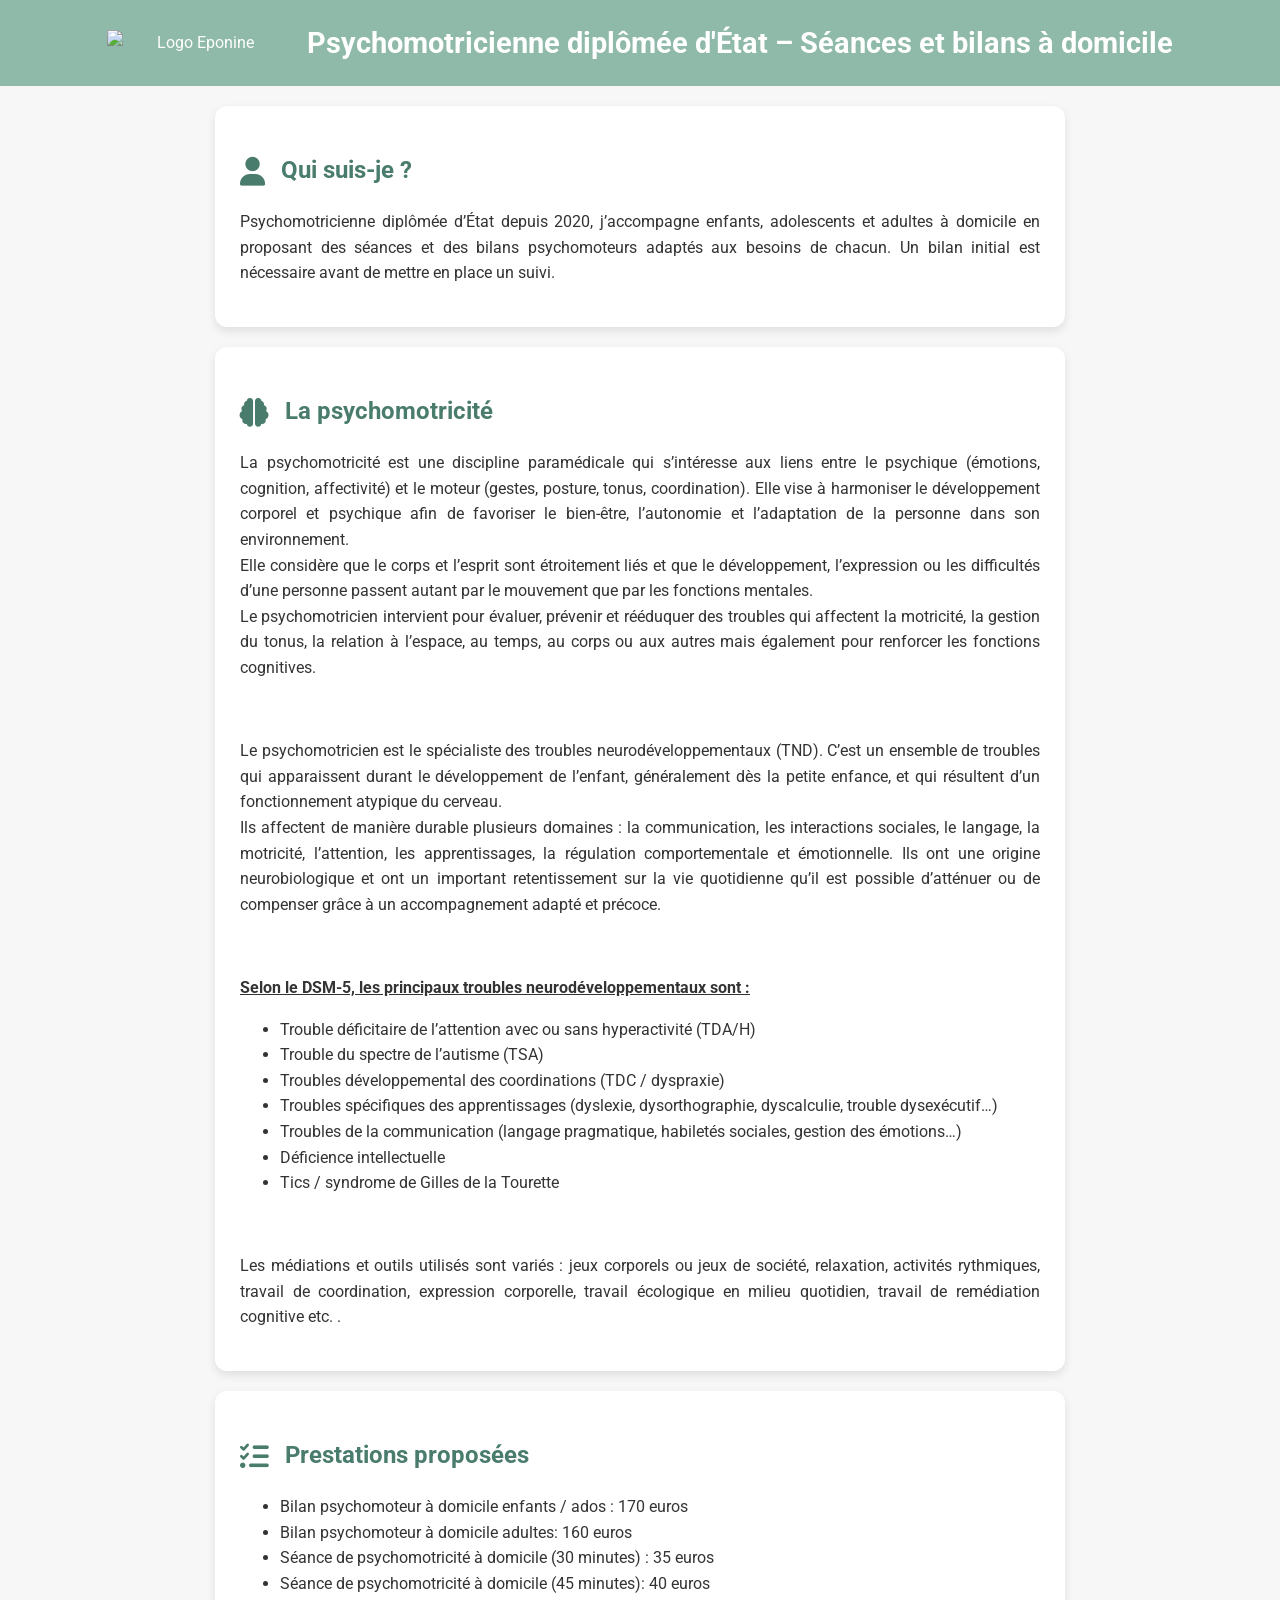
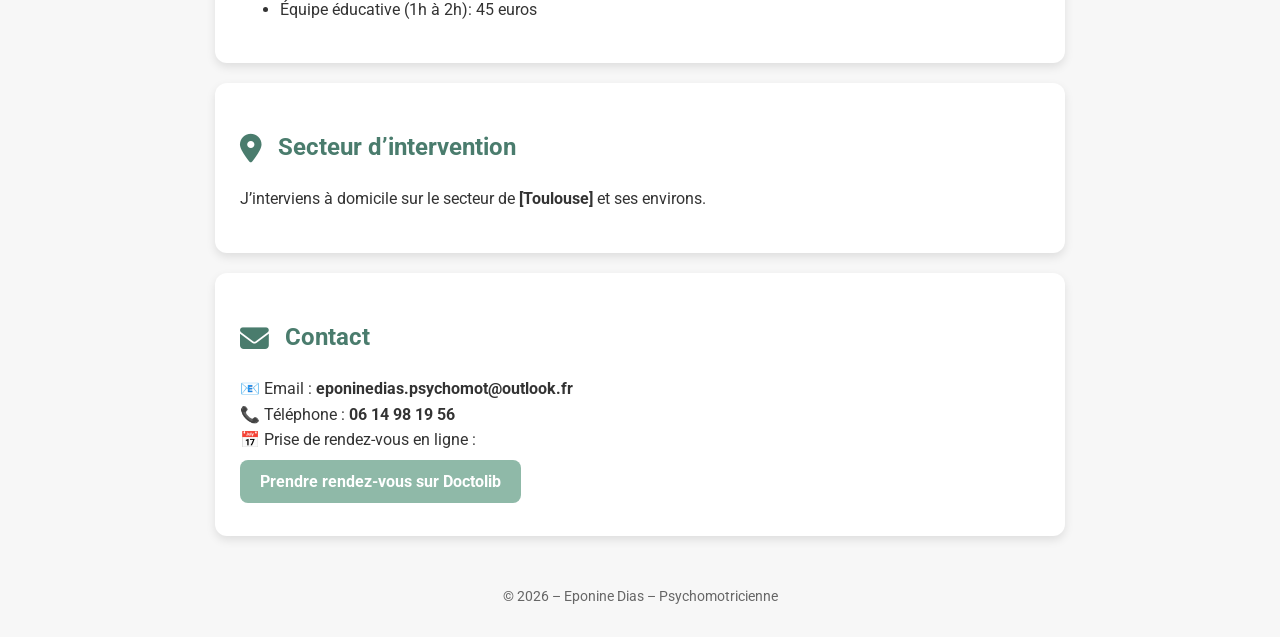
==== index.html @ be39a4d6 "Update index.html" ====
<!DOCTYPE html>
<html lang="fr">
<head>
  <meta charset="UTF-8">
  <title>Eponine Dias – Psychomotricienne à domicile</title>
  <link rel="stylesheet" href="style.css">
  <link href="https://fonts.googleapis.com/css2?family=Roboto:wght@400;700&display=swap" rel="stylesheet">
  <link rel="stylesheet" href="https://cdnjs.cloudflare.com/ajax/libs/font-awesome/6.4.2/css/all.min.css">


</head>

<body>

  <header>
    <img src="logo.png" alt="Logo Eponine" class="logo">
  <div class="header-text">
    <h1>Psychomotricienne diplômée d'État – Séances et bilans à domicile</h1>
  <div>
  </header>

  <section>
    <h2><i class="fas fa-user"></i> Qui suis-je ?</h2>
    <p class="texte-justifie">
      Psychomotricienne diplômée d’État depuis 2020,
      j’accompagne enfants, adolescents et adultes à domicile
      en proposant des séances et des bilans psychomoteurs adaptés aux besoins de chacun.
      Un bilan initial est nécessaire avant de mettre en place un suivi.
    </p>
  </section>
  <section>
    <h2><i class="fas fa-brain"></i> La psychomotricité</h2>
    <p class="texte-justifie">
      La psychomotricité est une discipline paramédicale qui s’intéresse aux liens entre le psychique (émotions, cognition, affectivité) et le moteur (gestes, posture, tonus, coordination).
      Elle vise à harmoniser le développement corporel et psychique afin de favoriser le bien-être, l’autonomie et l’adaptation de la personne dans son environnement.<br>
      Elle considère que le corps et l’esprit sont étroitement liés et que le développement, l’expression ou les difficultés d’une personne passent autant par le mouvement que par les fonctions mentales.<br>
      Le psychomotricien intervient pour évaluer, prévenir et rééduquer des troubles qui affectent la motricité, la gestion du tonus, la relation à l’espace, au temps, au corps ou aux autres mais également pour renforcer les fonctions cognitives.<br>
    </p>
      
<br>
 <p class="texte-justifie">
Le psychomotricien est le spécialiste des troubles neurodéveloppementaux (TND).
C’est un ensemble de troubles qui apparaissent durant le développement de l’enfant, généralement dès la petite enfance, et qui résultent d’un fonctionnement atypique du cerveau.<br>
Ils affectent de manière durable plusieurs domaines : la communication, les interactions sociales, le langage, la motricité, l’attention, les apprentissages, la régulation comportementale et émotionnelle.
Ils ont une origine neurobiologique et ont un important retentissement sur la vie quotidienne qu’il est possible d’atténuer ou de compenser grâce à un accompagnement adapté et précoce.<br>
</p>
<br>
 <p class="texte-justifie">
<strong><u>Selon le DSM-5, les principaux troubles neurodéveloppementaux sont :</strong></u><br>
<ul>
    <li>Trouble déficitaire de l’attention avec ou sans hyperactivité (TDA/H)</li>
    <li>Trouble du spectre de l’autisme (TSA)</li>
    <li>Troubles développemental des coordinations (TDC / dyspraxie)</li>
    <li>Troubles spécifiques des apprentissages (dyslexie, dysorthographie, dyscalculie, trouble dysexécutif…)</li>
    <li>Troubles de la communication (langage pragmatique, habiletés sociales, gestion des émotions…)</li>
    <li>Déficience intellectuelle</li>
    <li>Tics / syndrome de Gilles de la Tourette</li>
</ul>
 </p>
   <br>
 <p class="texte-justifie">
Les médiations et outils utilisés sont variés : jeux corporels ou jeux de société, relaxation, activités rythmiques, travail de coordination, expression corporelle, travail écologique en milieu quotidien, travail de remédiation cognitive etc.
.
    </p>
  </section>
  <section>
    <h2><i class="fas fa-list-check"></i> Prestations proposées</h2>
    <ul>
      <li>Bilan psychomoteur à domicile enfants / ados : 170 euros</li>
      <li>Bilan psychomoteur à domicile adultes: 160 euros</li>
      <li>Séance de psychomotricité à domicile (30 minutes) : 35 euros</li>
      <li>Séance de psychomotricité à domicile (45 minutes): 40 euros</li>
      <li>Équipe éducative (1h à 2h): 45 euros</li>
    </ul>
  </section>
  <section>
    <h2><i class="fas fa-map-marker-alt"></i> Secteur d’intervention</h2>
    <p>
      J’interviens à domicile sur le secteur de <strong>[Toulouse]</strong> et ses environs.
    </p>
  </section>
  <section>
    <h2><i class="fas fa-envelope"></i> Contact</h2>
    <p>
      📧 Email : <strong>eponinedias.psychomot@outlook.fr</strong><br>
      📞 Téléphone : <strong>06 14 98 19 56</strong><br>
      📅 Prise de rendez-vous en ligne :<br>
    <p>
  <a href="https://www.doctolib.fr/psychomotricien/toulouse/eponine-dias-toulouse" class="btn">Prendre rendez-vous sur Doctolib</a>
</p>

      
    </p>
  </section>

  <footer>
    <p>© 2026 – Eponine Dias – Psychomotricienne</p>
  </footer>

</body>
</html>
---- style.css ----
body {
  font-family: Arial, sans-serif;
  background-color: #f7f7f7;
  color: #333;
  margin: 0;
  line-height: 1.6;
}

header {
  background-color: #8fb9a8;
  color: white;
  text-align: center;
  padding: 30px 15px;
}

section {
  background: white;
  margin: 20px auto;
  padding: 20px;
  max-width: 800px;
  border-radius: 8px;
}

h2 {
  color: #4a7c6d;
}

footer {
  text-align: center;
  padding: 15px;
  font-size: 0.9em;
  color: #666;
}
.texte-justifie {
  text-align: justify;
}

.btn {
  background-color: #8fb9a8;
  color: white;
  padding: 12px 20px;
  border-radius: 8px;
  text-decoration: none;
  font-weight: bold;
  transition: background-color 0.3s ease, transform 0.3s ease;
}

.btn:hover {
  background-color: #6c9c88;
  transform: scale(1.05);
}
body {
  font-family: 'Roboto', Arial, sans-serif;
}
section {
  transition: transform 0.3s ease, box-shadow 0.3s ease;
}

section:hover {
  transform: translateY(-5px);
  box-shadow: 0 8px 15px rgba(0,0,0,0.15);
}
section {
  background: white;
  margin: 20px auto;
  padding: 25px;
  max-width: 800px;
  border-radius: 12px;
  box-shadow: 0 4px 10px rgba(0,0,0,0.1);
}
a {
  color: #4a7c6d;
  text-decoration: none;
  font-weight: bold;
  transition: color 0.3s ease;
}

a:hover {
  color: #6c9c88;
  text-decoration: underline;
}
h2 i {
  color: #4a7c6d;  /* couleur pro verte */
  margin-right: 10px; /* espace entre l’icône et le texte */
  font-size: 1.2em;  /* légèrement plus grand que le texte */
  vertical-align: middle; /* aligne l’icône avec le texte */
}
header {
  background-color: #8fb9a8;
  color: white;
  text-align: center;
  padding: 30px 15px;
  position: relative;
}

header {
  display: flex;
  align-items: center;
  justify-content: center;
  gap: 15px;
  background-color: #8fb9a8;
  color: white;
  padding: 20px;
}

header .logo {
  width: 300px;
  height: auto;
}
@media (max-width: 600px) {
  header .logo {
    width: 120px;  /* plus petit sur mobile */
  }
}
/* Header principal */
header {
  display: flex;               /* aligne logo et texte sur la même ligne */
  align-items: center;         /* centre verticalement le texte par rapport au logo */
  gap: 20px;                   /* espace entre logo et texte */
  background-color: #8fb9a8;   /* vert doux */
  color: white;
  padding: 20px 30px;
}

/* Logo */
header .logo {
  width: 180px;   /* largeur du logo, adapte à ton goût */
  height: auto;
}

/* Texte */
header .header-text h1 {
  margin: 0;
  font-size: 1.8em;
}

header .header-text p {
  margin: 5px 0 0 0;
  font-size: 1.1em;
}

/* Responsive : mobile */
@media (max-width: 600px) {
  header {
    flex-direction: column;    /* logo au-dessus du texte sur petits écrans */
    text-align: center;
  }

  header .logo {
    width: 140px;              /* logo plus petit sur mobile */
    margin-bottom: 10px;
  }

  header .header-text h1 {
    font-size: 1.5em;
  }

  header .header-text p {
    font-size: 1em;
  }
}
header .logo:hover {
  transform: scale(1.05);
  transition: transform 0.3s ease;
}
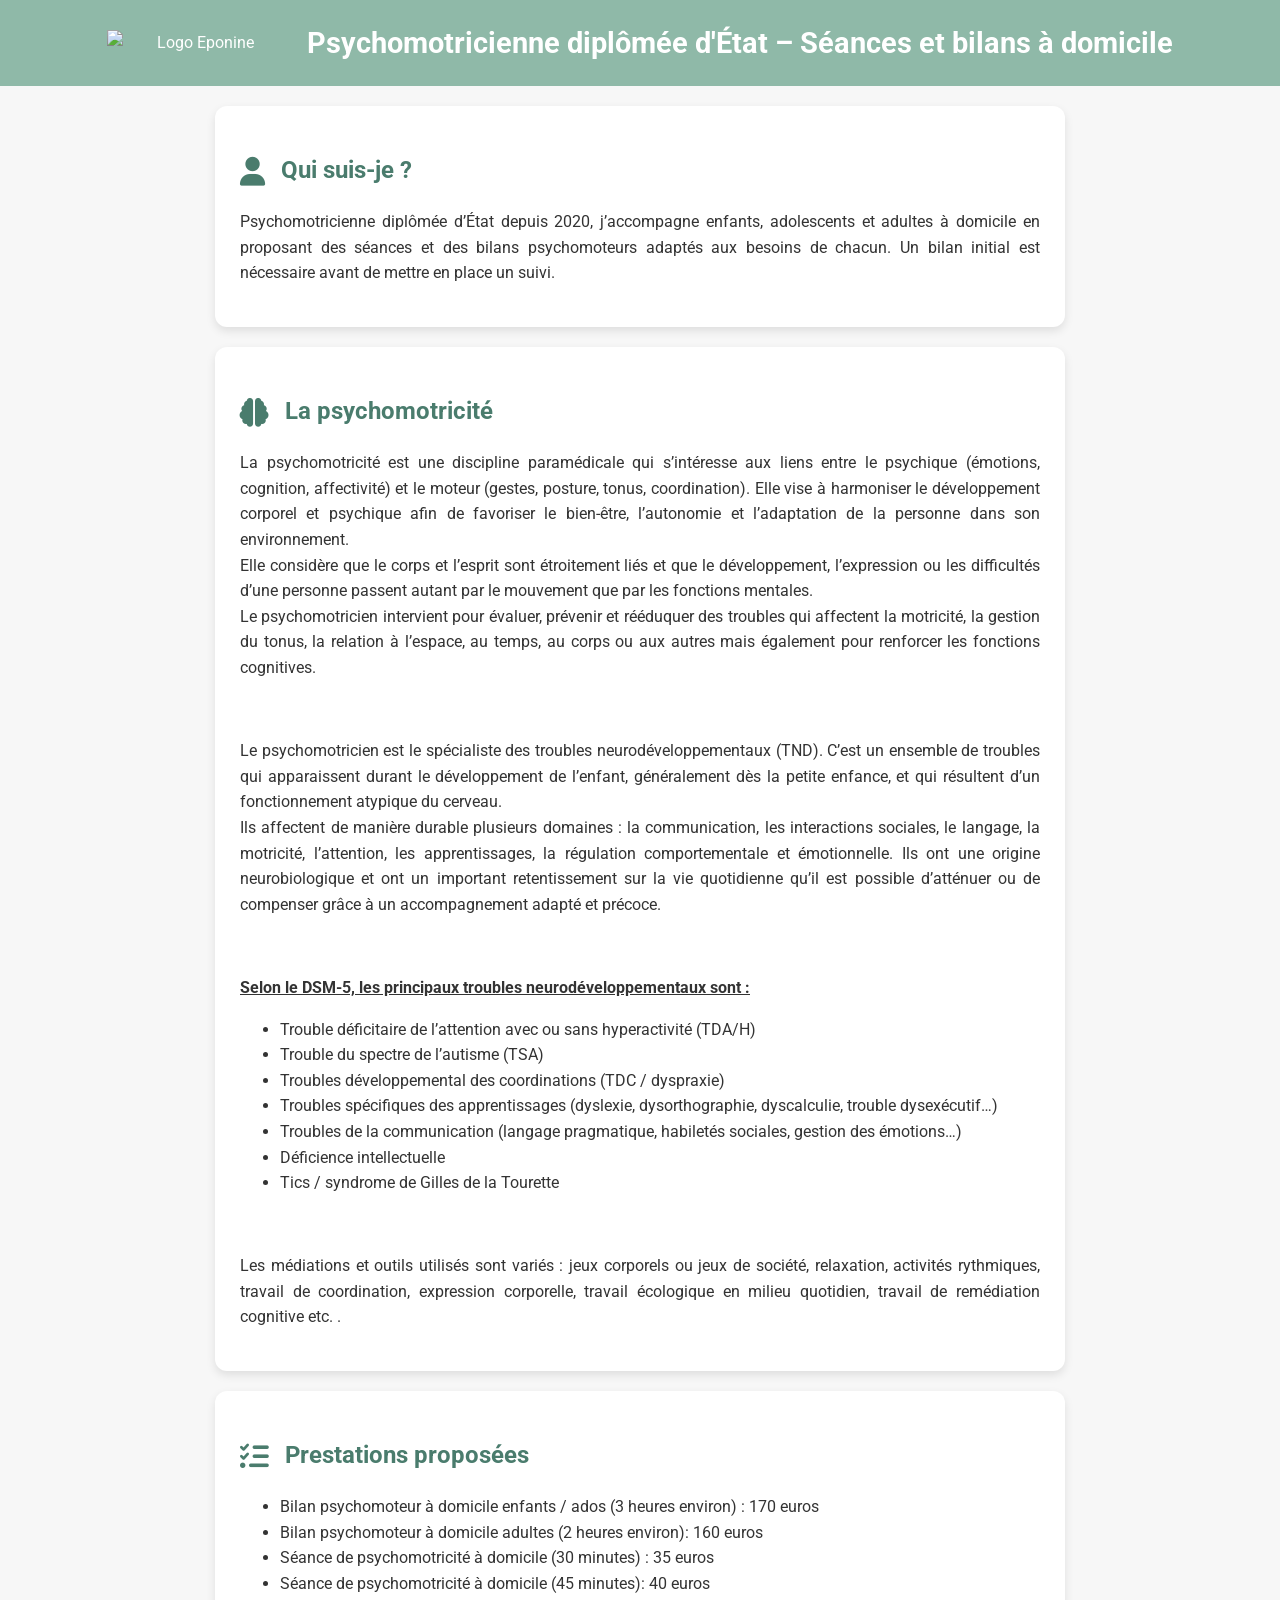
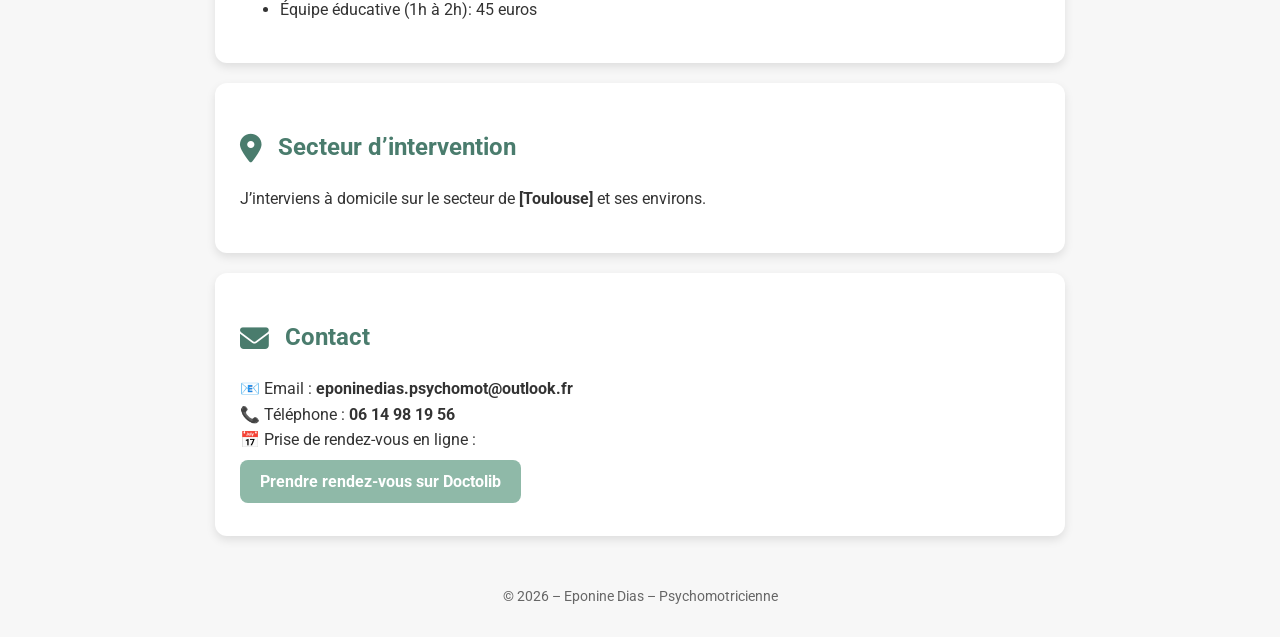
==== commit 6c518616: "Update index.html" ====
--- a/index.html
+++ b/index.html
@@ -66,8 +66,8 @@
   <section>
     <h2><i class="fas fa-list-check"></i> Prestations proposées</h2>
     <ul>
-      <li>Bilan psychomoteur à domicile enfants / ados : 170 euros</li>
-      <li>Bilan psychomoteur à domicile adultes: 160 euros</li>
+      <li>Bilan psychomoteur à domicile enfants / ados (3 heures environ) : 170 euros</li>
+      <li>Bilan psychomoteur à domicile adultes (2 heures environ): 160 euros</li>
       <li>Séance de psychomotricité à domicile (30 minutes) : 35 euros</li>
       <li>Séance de psychomotricité à domicile (45 minutes): 40 euros</li>
       <li>Équipe éducative (1h à 2h): 45 euros</li>
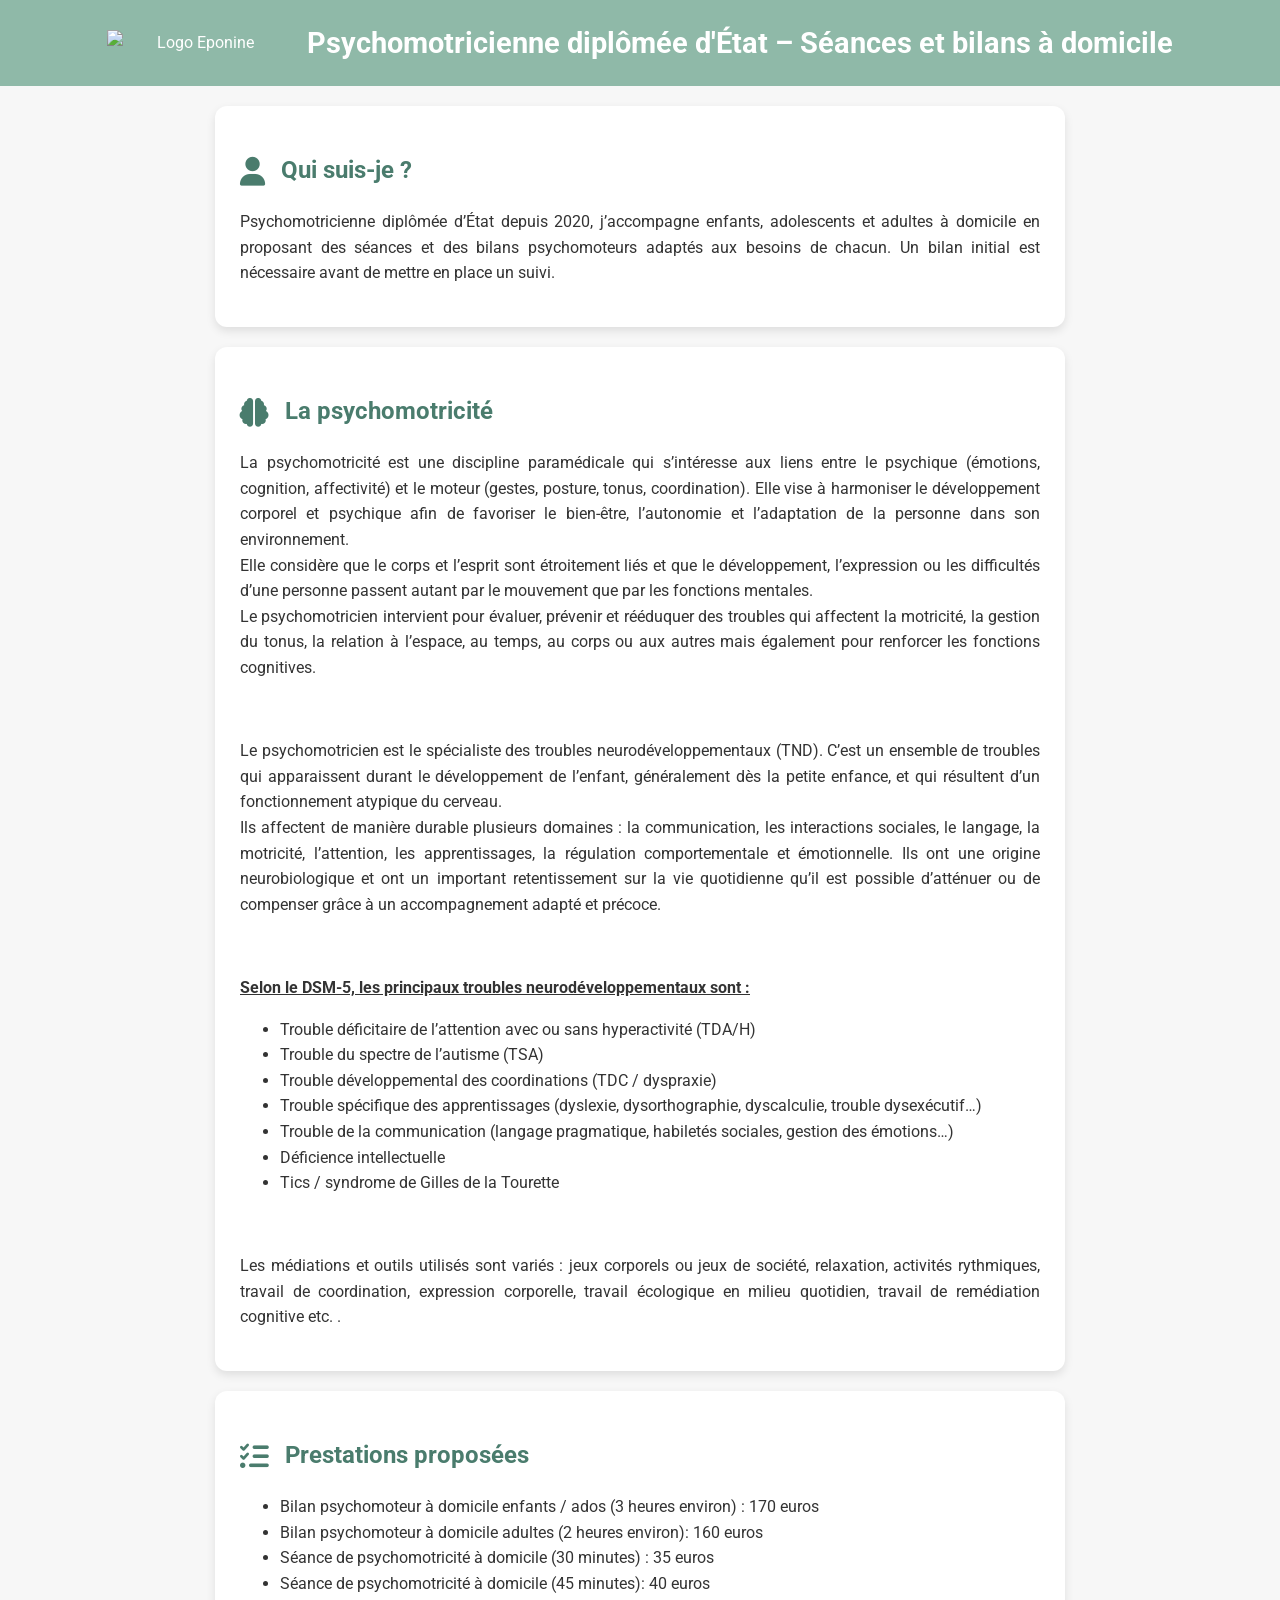
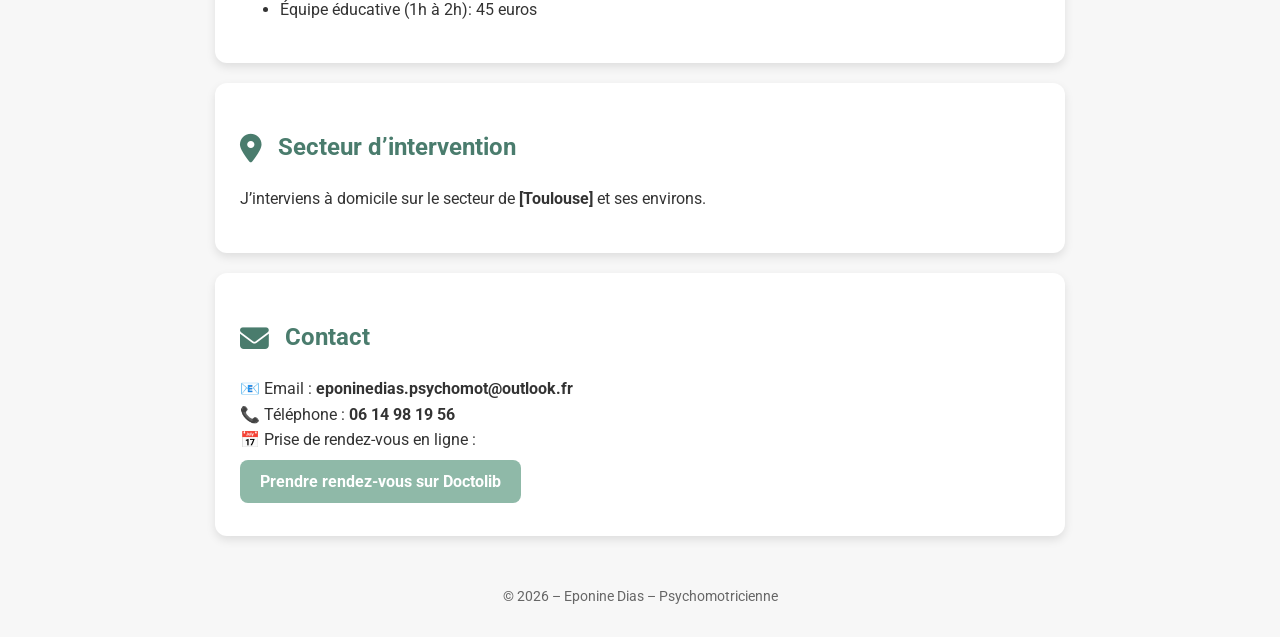
==== commit d97b0170: "Update index.html" ====
--- a/index.html
+++ b/index.html
@@ -50,9 +50,9 @@
 <ul>
     <li>Trouble déficitaire de l’attention avec ou sans hyperactivité (TDA/H)</li>
     <li>Trouble du spectre de l’autisme (TSA)</li>
-    <li>Troubles développemental des coordinations (TDC / dyspraxie)</li>
-    <li>Troubles spécifiques des apprentissages (dyslexie, dysorthographie, dyscalculie, trouble dysexécutif…)</li>
-    <li>Troubles de la communication (langage pragmatique, habiletés sociales, gestion des émotions…)</li>
+    <li>Trouble développemental des coordinations (TDC / dyspraxie)</li>
+    <li>Trouble spécifique des apprentissages (dyslexie, dysorthographie, dyscalculie, trouble dysexécutif…)</li>
+    <li>Trouble de la communication (langage pragmatique, habiletés sociales, gestion des émotions…)</li>
     <li>Déficience intellectuelle</li>
     <li>Tics / syndrome de Gilles de la Tourette</li>
 </ul>
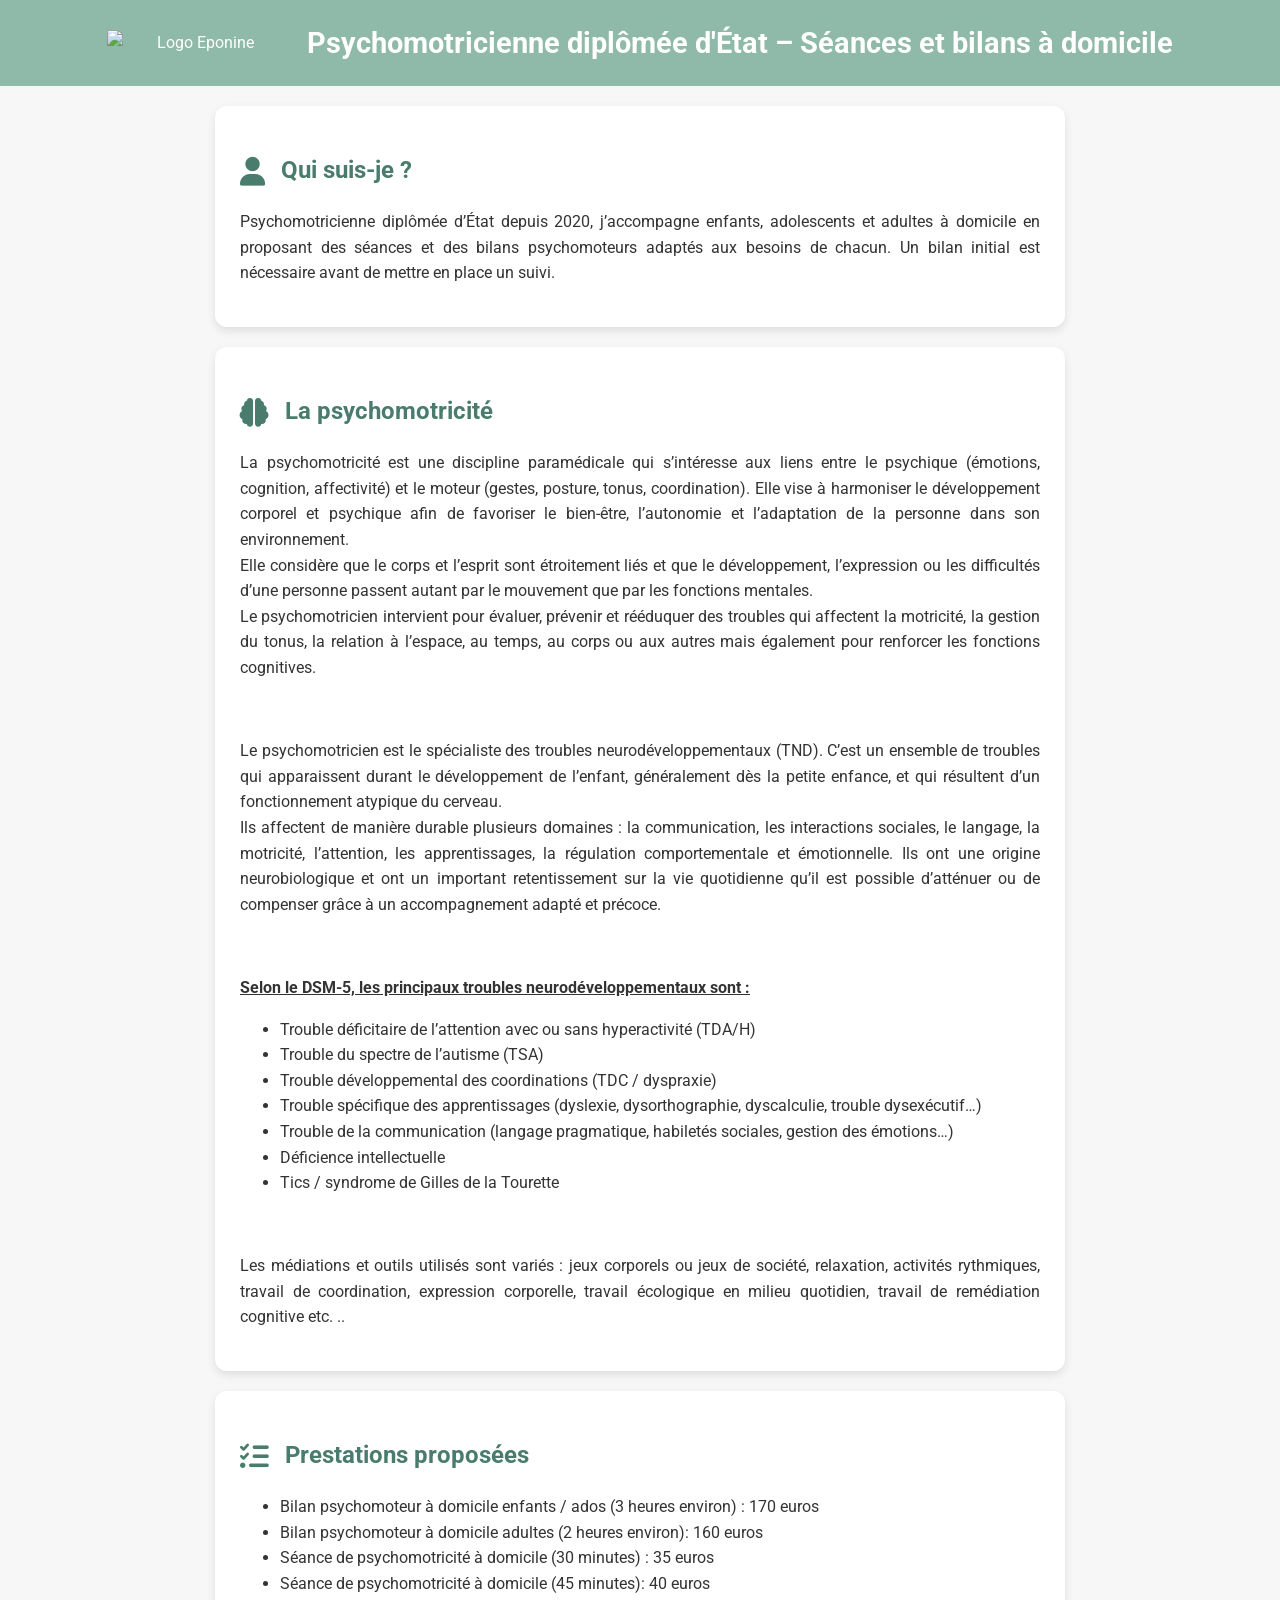
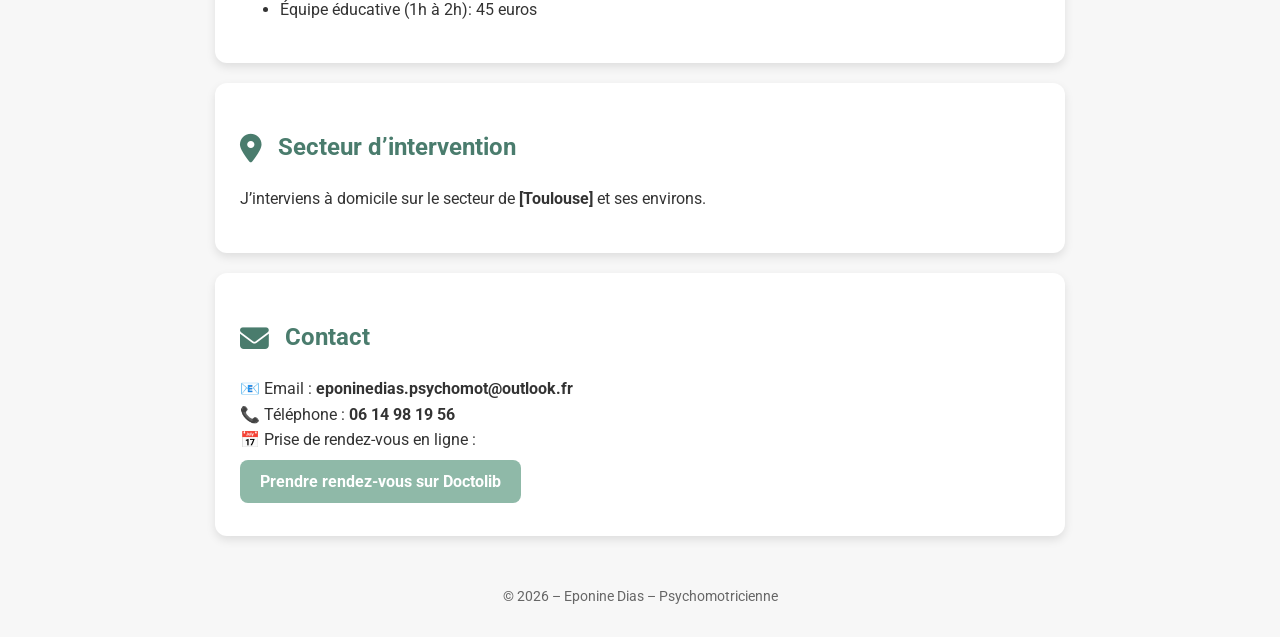
==== commit 643d6aa5: "Update index.html" ====
--- a/index.html
+++ b/index.html
@@ -60,7 +60,7 @@
    <br>
  <p class="texte-justifie">
 Les médiations et outils utilisés sont variés : jeux corporels ou jeux de société, relaxation, activités rythmiques, travail de coordination, expression corporelle, travail écologique en milieu quotidien, travail de remédiation cognitive etc.
-.
+..
     </p>
   </section>
   <section>
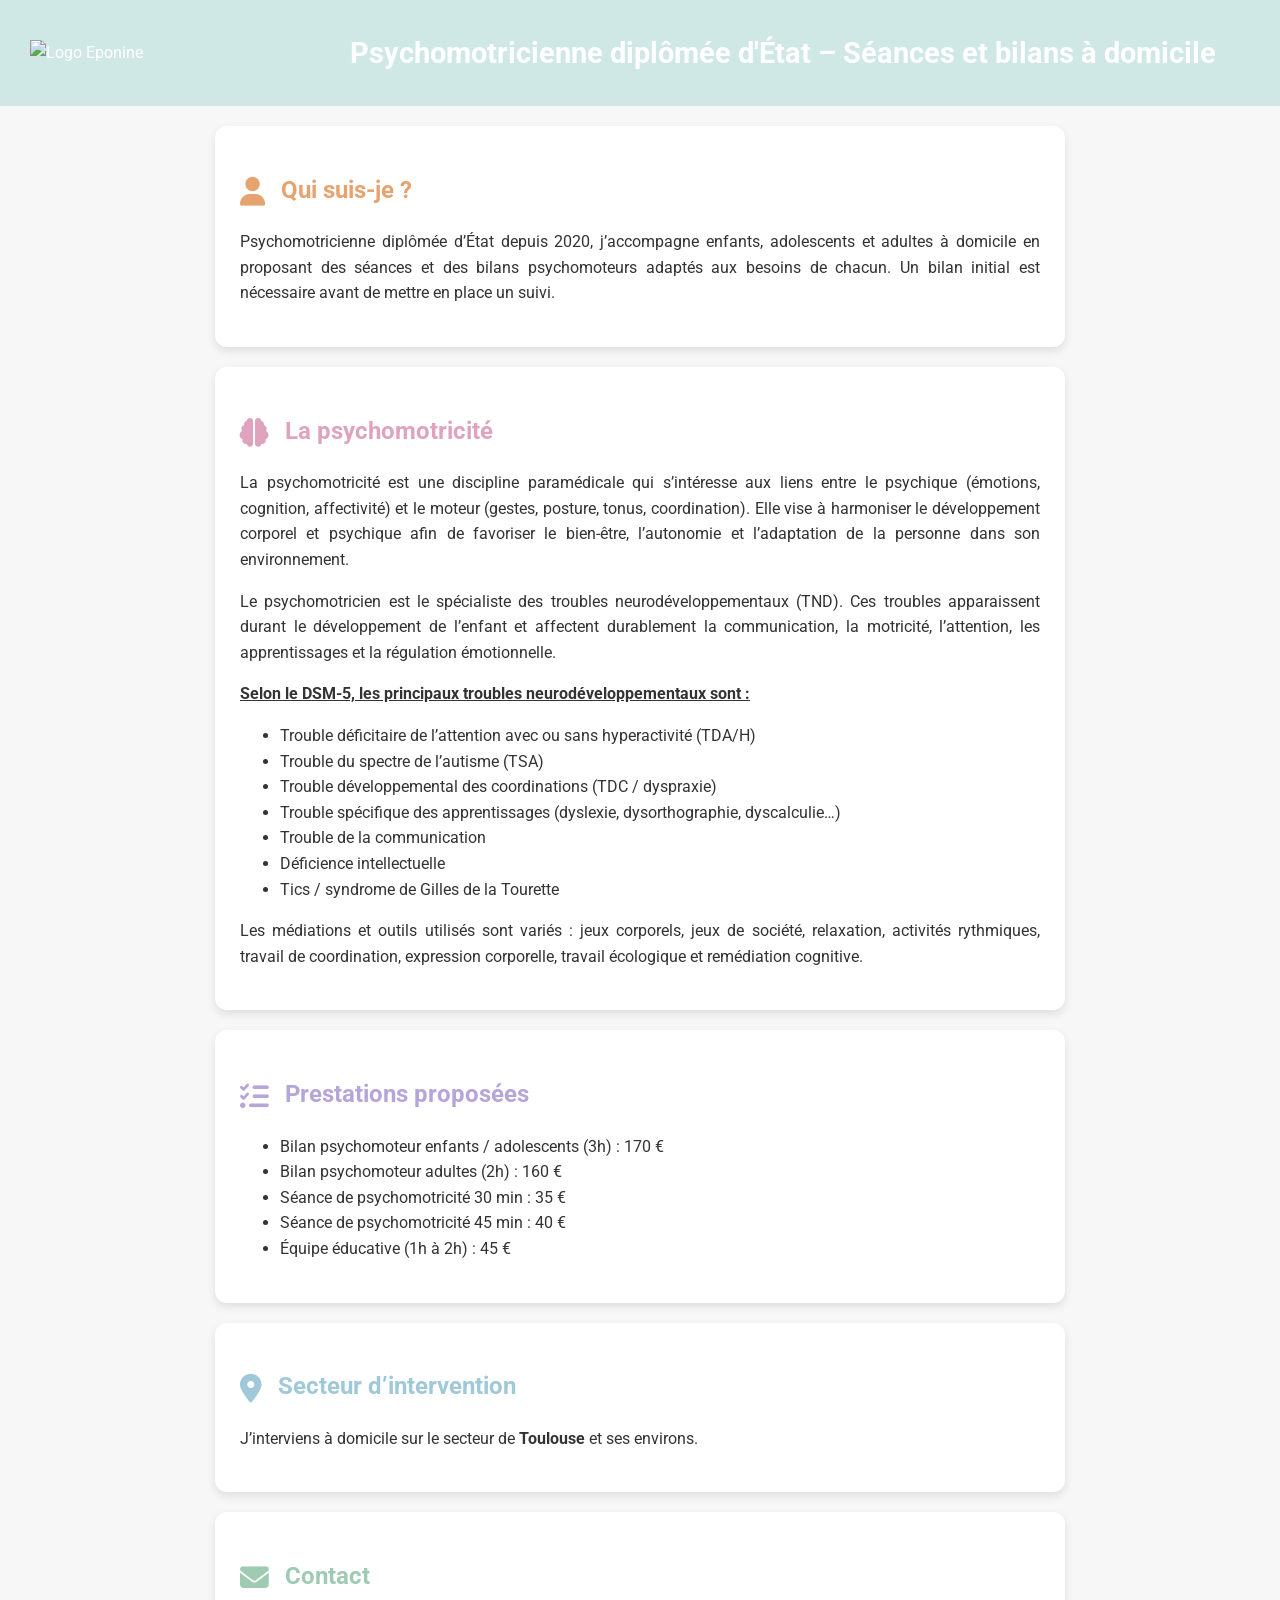
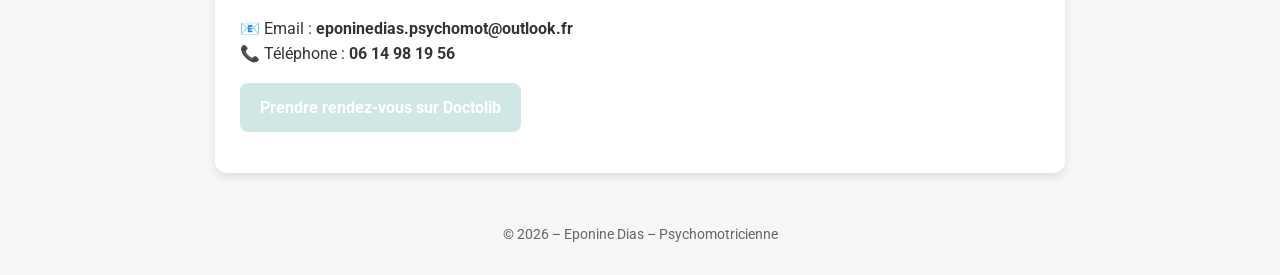
==== commit e4b5c058: "Update index.html" ====
--- a/index.html
+++ b/index.html
@@ -3,24 +3,33 @@
 <head>
   <meta charset="UTF-8">
   <title>Eponine Dias – Psychomotricienne à domicile</title>
+
+  <!-- CSS -->
   <link rel="stylesheet" href="style.css">
+
+  <!-- Google Font -->
   <link href="https://fonts.googleapis.com/css2?family=Roboto:wght@400;700&display=swap" rel="stylesheet">
+
+  <!-- Font Awesome -->
   <link rel="stylesheet" href="https://cdnjs.cloudflare.com/ajax/libs/font-awesome/6.4.2/css/all.min.css">
-
-
 </head>
 
 <body>
 
+  <!-- HEADER -->
   <header>
     <img src="logo.png" alt="Logo Eponine" class="logo">
-  <div class="header-text">
-    <h1>Psychomotricienne diplômée d'État – Séances et bilans à domicile</h1>
-  <div>
+
+    <div class="header-text">
+      <h1 class="titre-degrade">
+  Psychomotricienne diplômée d'État – Séances et bilans à domicile
+</h1>
+    </div>
   </header>
 
+  <!-- QUI SUIS-JE -->
   <section>
-    <h2><i class="fas fa-user"></i> Qui suis-je ?</h2>
+    <h2 class="qui"><i class="fas fa-user"></i> Qui suis-je ?</h2>
     <p class="texte-justifie">
       Psychomotricienne diplômée d’État depuis 2020,
       j’accompagne enfants, adolescents et adultes à domicile
@@ -28,74 +37,88 @@
       Un bilan initial est nécessaire avant de mettre en place un suivi.
     </p>
   </section>
+
+  <!-- LA PSYCHOMOTRICITÉ -->
   <section>
-    <h2><i class="fas fa-brain"></i> La psychomotricité</h2>
+    <h2 class="psy"><i class="fas fa-brain"></i> La psychomotricité</h2>
+
     <p class="texte-justifie">
-      La psychomotricité est une discipline paramédicale qui s’intéresse aux liens entre le psychique (émotions, cognition, affectivité) et le moteur (gestes, posture, tonus, coordination).
-      Elle vise à harmoniser le développement corporel et psychique afin de favoriser le bien-être, l’autonomie et l’adaptation de la personne dans son environnement.<br>
-      Elle considère que le corps et l’esprit sont étroitement liés et que le développement, l’expression ou les difficultés d’une personne passent autant par le mouvement que par les fonctions mentales.<br>
-      Le psychomotricien intervient pour évaluer, prévenir et rééduquer des troubles qui affectent la motricité, la gestion du tonus, la relation à l’espace, au temps, au corps ou aux autres mais également pour renforcer les fonctions cognitives.<br>
+      La psychomotricité est une discipline paramédicale qui s’intéresse aux liens entre le psychique
+      (émotions, cognition, affectivité) et le moteur (gestes, posture, tonus, coordination).
+      Elle vise à harmoniser le développement corporel et psychique afin de favoriser le bien-être,
+      l’autonomie et l’adaptation de la personne dans son environnement.
     </p>
-      
-<br>
- <p class="texte-justifie">
-Le psychomotricien est le spécialiste des troubles neurodéveloppementaux (TND).
-C’est un ensemble de troubles qui apparaissent durant le développement de l’enfant, généralement dès la petite enfance, et qui résultent d’un fonctionnement atypique du cerveau.<br>
-Ils affectent de manière durable plusieurs domaines : la communication, les interactions sociales, le langage, la motricité, l’attention, les apprentissages, la régulation comportementale et émotionnelle.
-Ils ont une origine neurobiologique et ont un important retentissement sur la vie quotidienne qu’il est possible d’atténuer ou de compenser grâce à un accompagnement adapté et précoce.<br>
-</p>
-<br>
- <p class="texte-justifie">
-<strong><u>Selon le DSM-5, les principaux troubles neurodéveloppementaux sont :</strong></u><br>
-<ul>
-    <li>Trouble déficitaire de l’attention avec ou sans hyperactivité (TDA/H)</li>
-    <li>Trouble du spectre de l’autisme (TSA)</li>
-    <li>Trouble développemental des coordinations (TDC / dyspraxie)</li>
-    <li>Trouble spécifique des apprentissages (dyslexie, dysorthographie, dyscalculie, trouble dysexécutif…)</li>
-    <li>Trouble de la communication (langage pragmatique, habiletés sociales, gestion des émotions…)</li>
-    <li>Déficience intellectuelle</li>
-    <li>Tics / syndrome de Gilles de la Tourette</li>
-</ul>
- </p>
-   <br>
- <p class="texte-justifie">
-Les médiations et outils utilisés sont variés : jeux corporels ou jeux de société, relaxation, activités rythmiques, travail de coordination, expression corporelle, travail écologique en milieu quotidien, travail de remédiation cognitive etc.
-..
+
+    <p class="texte-justifie">
+      Le psychomotricien est le spécialiste des troubles neurodéveloppementaux (TND).
+      Ces troubles apparaissent durant le développement de l’enfant et affectent durablement
+      la communication, la motricité, l’attention, les apprentissages et la régulation émotionnelle.
     </p>
-  </section>
-  <section>
-    <h2><i class="fas fa-list-check"></i> Prestations proposées</h2>
+
+    <p class="texte-justifie">
+      <strong><u>Selon le DSM-5, les principaux troubles neurodéveloppementaux sont :</u></strong>
+    </p>
+
     <ul>
-      <li>Bilan psychomoteur à domicile enfants / ados (3 heures environ) : 170 euros</li>
-      <li>Bilan psychomoteur à domicile adultes (2 heures environ): 160 euros</li>
-      <li>Séance de psychomotricité à domicile (30 minutes) : 35 euros</li>
-      <li>Séance de psychomotricité à domicile (45 minutes): 40 euros</li>
-      <li>Équipe éducative (1h à 2h): 45 euros</li>
+      <li>Trouble déficitaire de l’attention avec ou sans hyperactivité (TDA/H)</li>
+      <li>Trouble du spectre de l’autisme (TSA)</li>
+      <li>Trouble développemental des coordinations (TDC / dyspraxie)</li>
+      <li>Trouble spécifique des apprentissages (dyslexie, dysorthographie, dyscalculie…)</li>
+      <li>Trouble de la communication</li>
+      <li>Déficience intellectuelle</li>
+      <li>Tics / syndrome de Gilles de la Tourette</li>
     </ul>
-  </section>
-  <section>
-    <h2><i class="fas fa-map-marker-alt"></i> Secteur d’intervention</h2>
-    <p>
-      J’interviens à domicile sur le secteur de <strong>[Toulouse]</strong> et ses environs.
-    </p>
-  </section>
-  <section>
-    <h2><i class="fas fa-envelope"></i> Contact</h2>
-    <p>
-      📧 Email : <strong>eponinedias.psychomot@outlook.fr</strong><br>
-      📞 Téléphone : <strong>06 14 98 19 56</strong><br>
-      📅 Prise de rendez-vous en ligne :<br>
-    <p>
-  <a href="https://www.doctolib.fr/psychomotricien/toulouse/eponine-dias-toulouse" class="btn">Prendre rendez-vous sur Doctolib</a>
-</p>
 
-      
+    <p class="texte-justifie">
+      Les médiations et outils utilisés sont variés : jeux corporels, jeux de société, relaxation,
+      activités rythmiques, travail de coordination, expression corporelle, travail écologique
+      et remédiation cognitive.
     </p>
   </section>
 
+  <!-- PRESTATIONS -->
+  <section>
+    <h2 class="prestations"><i class="fas fa-list-check"></i> Prestations proposées</h2>
+    <ul>
+      <li>Bilan psychomoteur enfants / adolescents (3h) : 170 €</li>
+      <li>Bilan psychomoteur adultes (2h) : 160 €</li>
+      <li>Séance de psychomotricité 30 min : 35 €</li>
+      <li>Séance de psychomotricité 45 min : 40 €</li>
+      <li>Équipe éducative (1h à 2h) : 45 €</li>
+    </ul>
+  </section>
+
+  <!-- SECTEUR -->
+  <section>
+    <h2 class="secteur"><i class="fas fa-map-marker-alt"></i> Secteur d’intervention</h2>
+    <p>
+      J’interviens à domicile sur le secteur de <strong>Toulouse</strong> et ses environs.
+    </p>
+  </section>
+
+  <!-- CONTACT -->
+  <section>
+    <h2 class="contact"><i class="fas fa-envelope"></i> Contact</h2>
+
+    <p>
+      📧 Email : <strong>eponinedias.psychomot@outlook.fr</strong><br>
+      📞 Téléphone : <strong>06 14 98 19 56</strong>
+    </p>
+
+    <p>
+      <a href="https://www.doctolib.fr/psychomotricien/toulouse/eponine-dias-toulouse"
+         class="btn" target="_blank">
+        Prendre rendez-vous sur Doctolib
+      </a>
+    </p>
+  </section>
+
+  <!-- FOOTER -->
   <footer>
     <p>© 2026 – Eponine Dias – Psychomotricienne</p>
   </footer>
 
 </body>
 </html>
+
+
--- a/style.css
+++ b/style.css
@@ -1,134 +1,34 @@
+/* ---------- Base ---------- */
 body {
-  font-family: Arial, sans-serif;
+  font-family: 'Roboto', Arial, sans-serif;
   background-color: #f7f7f7;
   color: #333;
   margin: 0;
   line-height: 1.6;
 }
 
-header {
-  background-color: #8fb9a8;
-  color: white;
-  text-align: center;
-  padding: 30px 15px;
-}
-
-section {
-  background: white;
-  margin: 20px auto;
-  padding: 20px;
-  max-width: 800px;
-  border-radius: 8px;
-}
-
-h2 {
-  color: #4a7c6d;
-}
-
-footer {
-  text-align: center;
-  padding: 15px;
-  font-size: 0.9em;
-  color: #666;
-}
-.texte-justifie {
-  text-align: justify;
-}
-
-.btn {
-  background-color: #8fb9a8;
-  color: white;
-  padding: 12px 20px;
-  border-radius: 8px;
-  text-decoration: none;
-  font-weight: bold;
-  transition: background-color 0.3s ease, transform 0.3s ease;
-}
-
-.btn:hover {
-  background-color: #6c9c88;
-  transform: scale(1.05);
-}
-body {
-  font-family: 'Roboto', Arial, sans-serif;
-}
-section {
-  transition: transform 0.3s ease, box-shadow 0.3s ease;
-}
-
-section:hover {
-  transform: translateY(-5px);
-  box-shadow: 0 8px 15px rgba(0,0,0,0.15);
-}
-section {
-  background: white;
-  margin: 20px auto;
-  padding: 25px;
-  max-width: 800px;
-  border-radius: 12px;
-  box-shadow: 0 4px 10px rgba(0,0,0,0.1);
-}
-a {
-  color: #4a7c6d;
-  text-decoration: none;
-  font-weight: bold;
-  transition: color 0.3s ease;
-}
-
-a:hover {
-  color: #6c9c88;
-  text-decoration: underline;
-}
-h2 i {
-  color: #4a7c6d;  /* couleur pro verte */
-  margin-right: 10px; /* espace entre l’icône et le texte */
-  font-size: 1.2em;  /* légèrement plus grand que le texte */
-  vertical-align: middle; /* aligne l’icône avec le texte */
-}
-header {
-  background-color: #8fb9a8;
-  color: white;
-  text-align: center;
-  padding: 30px 15px;
-  position: relative;
-}
-
+/* ---------- Header ---------- */
 header {
   display: flex;
   align-items: center;
-  justify-content: center;
-  gap: 15px;
-  background-color: #8fb9a8;
+  gap: 20px;
+  background-color: #CFE8E6;   /* bleu-vert doux */
   color: white;
-  padding: 20px;
-}
-
-header .logo {
-  width: 300px;
-  height: auto;
-}
-@media (max-width: 600px) {
-  header .logo {
-    width: 120px;  /* plus petit sur mobile */
-  }
-}
-/* Header principal */
-header {
-  display: flex;               /* aligne logo et texte sur la même ligne */
-  align-items: center;         /* centre verticalement le texte par rapport au logo */
-  gap: 20px;                   /* espace entre logo et texte */
-  background-color: #8fb9a8;   /* vert doux */
-  color: white;
-  padding: 20px 30px;
+  padding: 30px 30px;
 }
 
 /* Logo */
 header .logo {
-  width: 180px;   /* largeur du logo, adapte à ton goût */
+  width: 300px;
   height: auto;
+  transition: transform 0.3s ease;
 }
 
-/* Texte */
+header .logo:hover {
+  transform: scale(1.05);
+}
+
+/* Texte du header */
 header .header-text h1 {
   margin: 0;
   font-size: 1.8em;
@@ -139,15 +39,107 @@
   font-size: 1.1em;
 }
 
-/* Responsive : mobile */
+/* ---------- Sections ---------- */
+section {
+  background: white;
+  margin: 20px auto;
+  padding: 25px;
+  max-width: 800px;
+  border-radius: 12px;
+  box-shadow: 0 4px 10px rgba(0,0,0,0.1);
+  transition: transform 0.3s ease, box-shadow 0.3s ease;
+}
+
+section:hover {
+  transform: translateY(-5px);
+  box-shadow: 0 8px 15px rgba(0,0,0,0.15);
+}
+
+/* ---------- Titres par section (pastel) ---------- */
+
+/* Qui suis-je ? → ORANGE PASTEL */
+h2.qui {
+  color: #E6A36F;
+}
+
+/* La psychomotricité → ROSE PASTEL */
+h2.psy {
+  color: #DFA3BE;
+}
+
+/* Prestations proposées → VIOLET PASTEL */
+h2.prestations {
+  color: #B6A5D8;
+}
+
+/* Secteur d’intervention → BLEU PASTEL */
+h2.secteur {
+  color: #9FC8D9;
+}
+
+/* Contact → VERT PASTEL */
+h2.contact {
+  color: #9FCBB3;
+}
+
+/* Icônes dans les titres */
+h2 i {
+  margin-right: 10px;
+  font-size: 1.2em;
+  vertical-align: middle;
+}
+
+
+/* ---------- Texte ---------- */
+.texte-justifie {
+  text-align: justify;
+}
+
+/* ---------- Bouton Doctolib ---------- */
+.btn {
+  display: inline-block;
+  background-color: #CFE8E6;   /* bleu-vert doux */
+  color: white;
+  padding: 12px 20px;
+  border-radius: 8px;
+  text-decoration: none;
+  font-weight: bold;
+  transition: background-color 0.3s ease, transform 0.3s ease;
+}
+
+.btn:hover {
+  background-color: #4A8C8A;
+  transform: scale(1.05);
+}
+
+/* ---------- Liens ---------- */
+a {
+  color: #4A8C8A;
+  font-weight: bold;
+  text-decoration: none;
+}
+
+a:hover {
+  text-decoration: underline;
+}
+
+/* ---------- Footer ---------- */
+footer {
+  text-align: center;
+  padding: 15px;
+  font-size: 0.9em;
+  color: #666;
+}
+
+/* ---------- Responsive (mobile) ---------- */
 @media (max-width: 600px) {
   header {
-    flex-direction: column;    /* logo au-dessus du texte sur petits écrans */
+    flex-direction: column;
     text-align: center;
   }
 
   header .logo {
-    width: 140px;              /* logo plus petit sur mobile */
+    width: 140px;
     margin-bottom: 10px;
   }
 
@@ -159,7 +151,4 @@
     font-size: 1em;
   }
 }
-header .logo:hover {
-  transform: scale(1.05);
-  transition: transform 0.3s ease;
-}
+
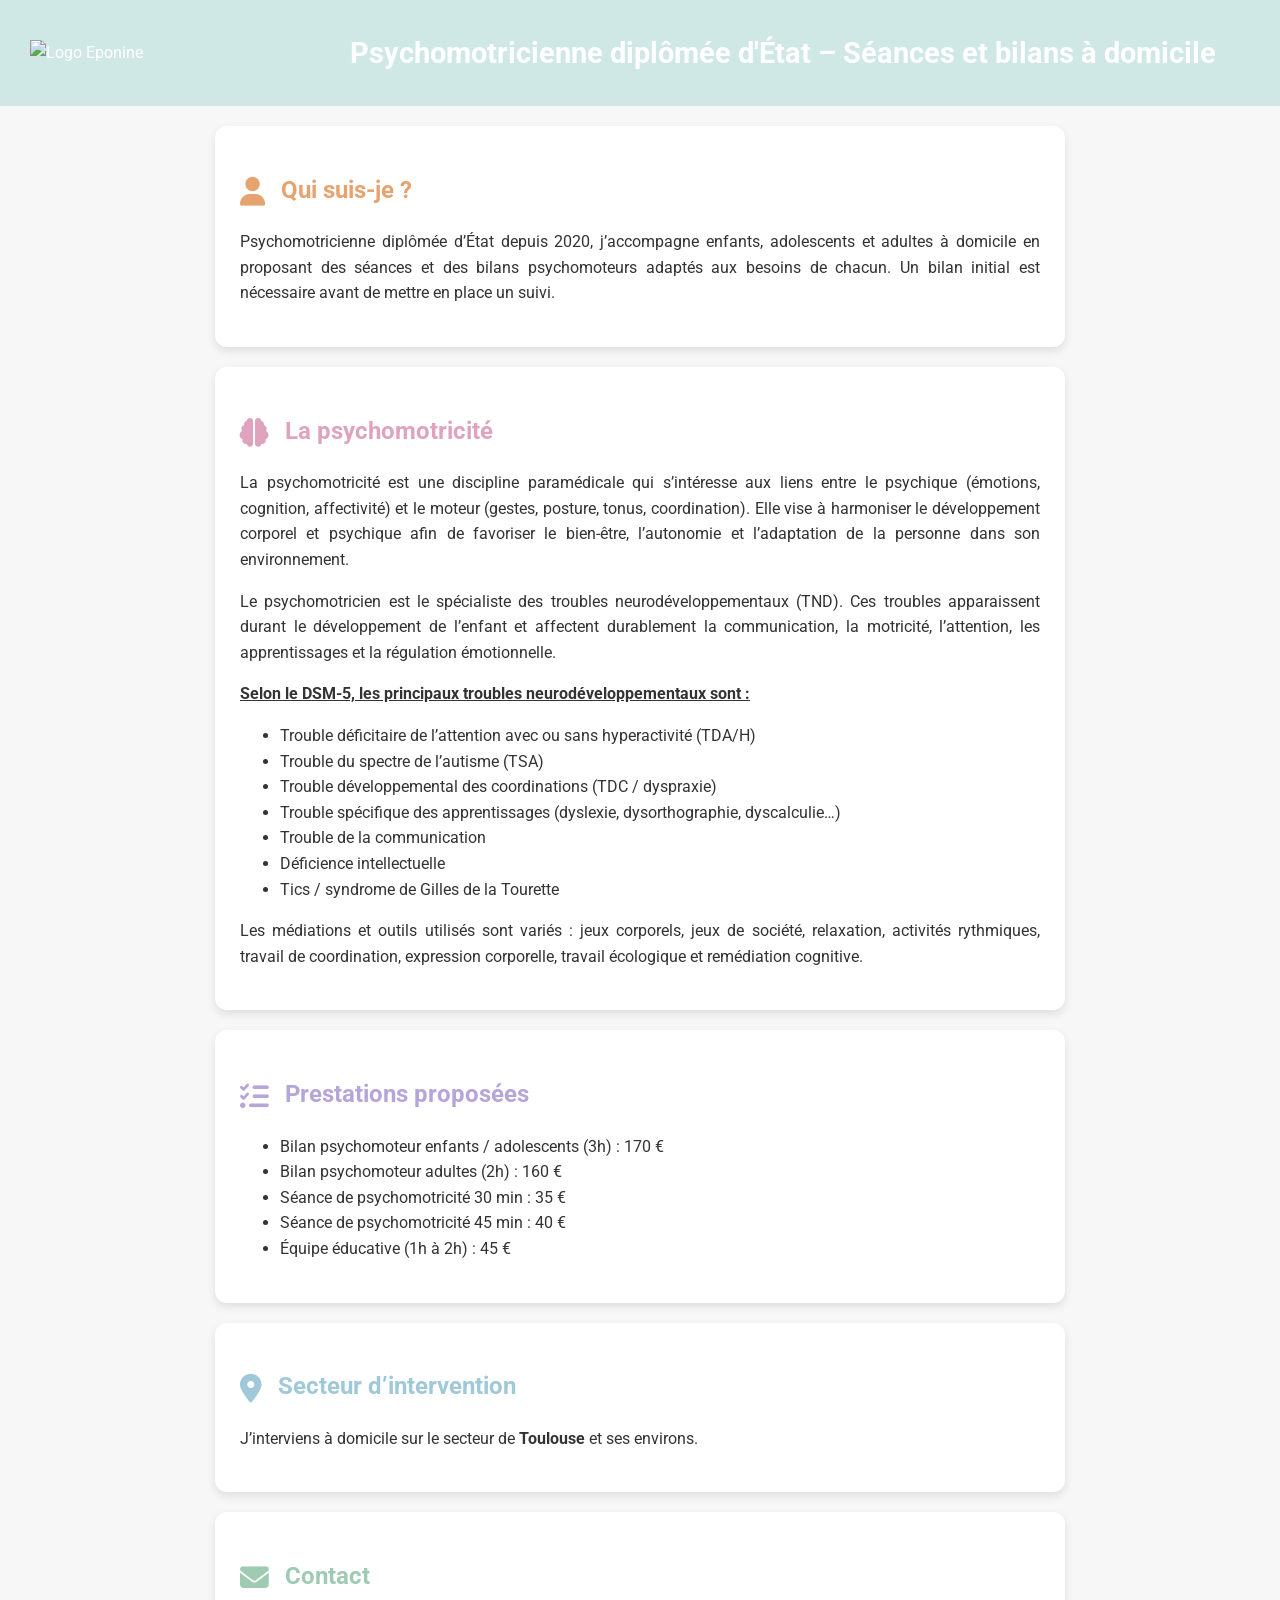
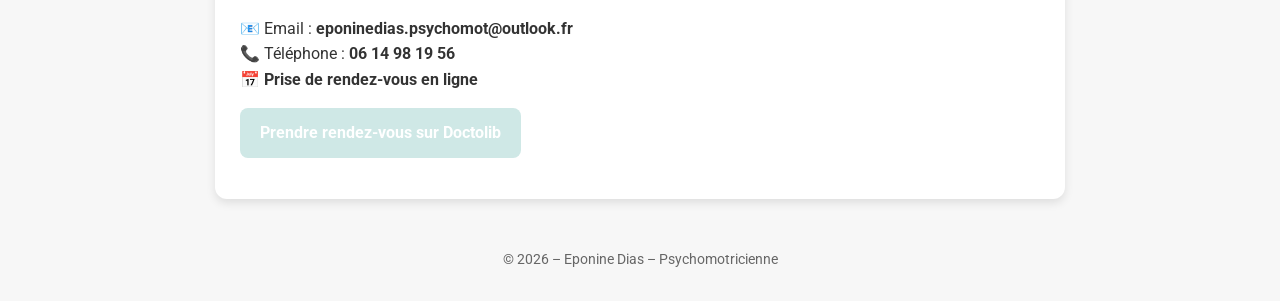
==== commit a7211bf3: "Update index.html" ====
--- a/index.html
+++ b/index.html
@@ -102,7 +102,8 @@
 
     <p>
       📧 Email : <strong>eponinedias.psychomot@outlook.fr</strong><br>
-      📞 Téléphone : <strong>06 14 98 19 56</strong>
+      📞 Téléphone : <strong>06 14 98 19 56</strong><br>
+      📅 <strong>Prise de rendez-vous en ligne</strong>
     </p>
 
     <p>
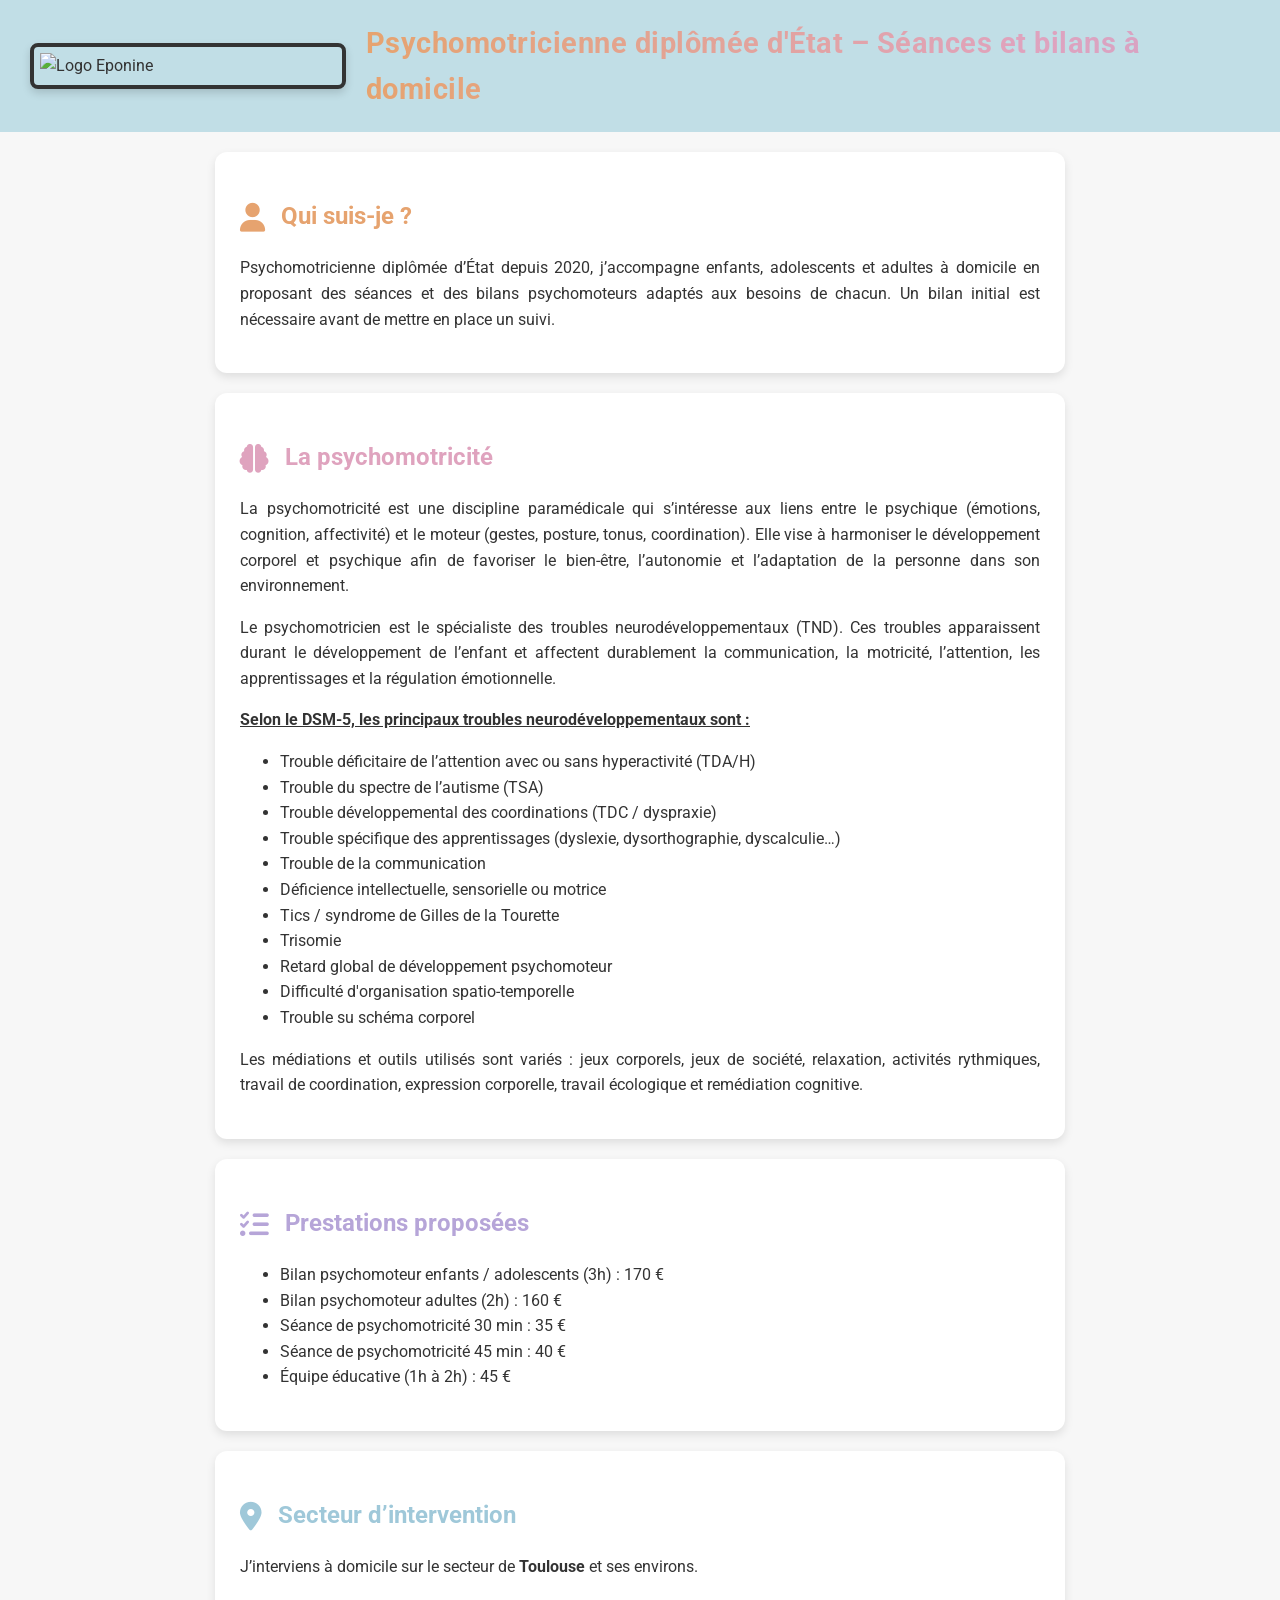
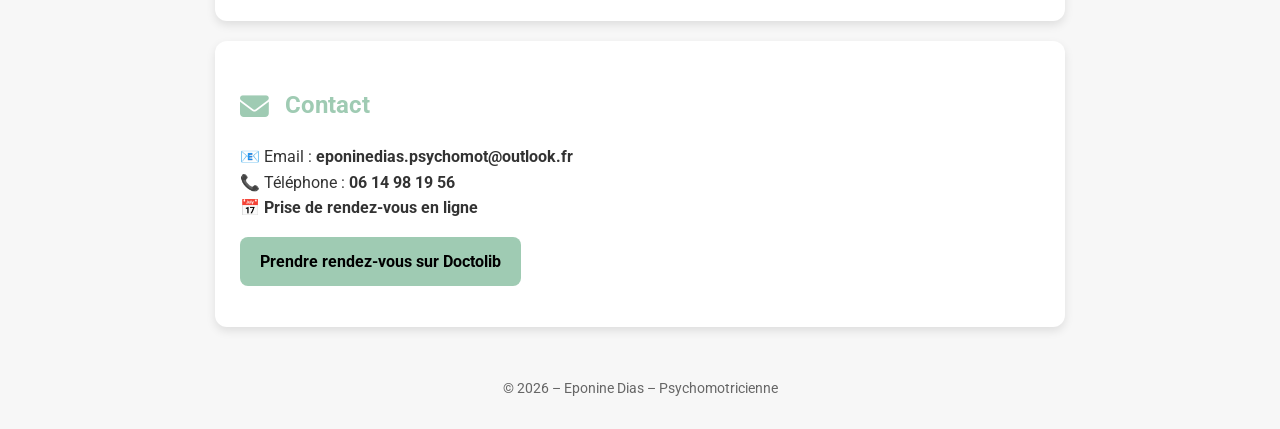
==== commit bbc4a68f: "Update index.html" ====
--- a/index.html
+++ b/index.html
@@ -65,8 +65,12 @@
       <li>Trouble développemental des coordinations (TDC / dyspraxie)</li>
       <li>Trouble spécifique des apprentissages (dyslexie, dysorthographie, dyscalculie…)</li>
       <li>Trouble de la communication</li>
-      <li>Déficience intellectuelle</li>
+      <li>Déficience intellectuelle, sensorielle ou motrice</li>
       <li>Tics / syndrome de Gilles de la Tourette</li>
+      <li>Trisomie</li>
+      <li>Retard global de développement psychomoteur</li>
+      <li>Difficulté d'organisation spatio-temporelle</li>
+      <li>Trouble su schéma corporel</li>
     </ul>
 
     <p class="texte-justifie">
--- a/style.css
+++ b/style.css
@@ -12,20 +12,32 @@
   display: flex;
   align-items: center;
   gap: 20px;
-  background-color: #CFE8E6;   /* bleu-vert doux */
-  color: white;
-  padding: 30px 30px;
+
+  background-color: #c1dee6; /* bleu ciel pastel */
+  color: #333;
+
+  padding: 20px 30px;
 }
 
 /* Logo */
 header .logo {
   width: 300px;
   height: auto;
-  transition: transform 0.3s ease;
+
+  background-color: #c1dee6;
+  padding: 6px;
+
+  border: 4px solid #333;
+  border-radius: 8px;
+
+  box-shadow: 0 4px 8px rgba(0,0,0,0.15);
+
+  transition: transform 0.3s ease, box-shadow 0.3s ease;
 }
 
 header .logo:hover {
-  transform: scale(1.05);
+  transform: scale(1.03);
+  box-shadow: 0 6px 12px rgba(0,0,0,0.2);
 }
 
 /* Texte du header */
@@ -37,6 +49,24 @@
 header .header-text p {
   margin: 5px 0 0 0;
   font-size: 1.1em;
+}
+
+/* ---------- Titre avec dégradé pastel ---------- */
+.titre-degrade {
+  background: linear-gradient(
+    90deg,
+    #E6A36F,
+    #DFA3BE,
+    #B6A5D8,
+    #9FC8D9,
+    #9FCBB3
+  );
+  -webkit-background-clip: text;
+  -webkit-text-fill-color: transparent;
+
+  font-weight: 700;
+  font-size: 1.9em;
+  letter-spacing: 0.5px;
 }
 
 /* ---------- Sections ---------- */
@@ -55,40 +85,18 @@
   box-shadow: 0 8px 15px rgba(0,0,0,0.15);
 }
 
-/* ---------- Titres par section (pastel) ---------- */
+/* ---------- Titres pastel ---------- */
+h2.qui { color: #E6A36F; }
+h2.psy { color: #DFA3BE; }
+h2.prestations { color: #B6A5D8; }
+h2.secteur { color: #9FC8D9; }
+h2.contact { color: #9FCBB3; }
 
-/* Qui suis-je ? → ORANGE PASTEL */
-h2.qui {
-  color: #E6A36F;
-}
-
-/* La psychomotricité → ROSE PASTEL */
-h2.psy {
-  color: #DFA3BE;
-}
-
-/* Prestations proposées → VIOLET PASTEL */
-h2.prestations {
-  color: #B6A5D8;
-}
-
-/* Secteur d’intervention → BLEU PASTEL */
-h2.secteur {
-  color: #9FC8D9;
-}
-
-/* Contact → VERT PASTEL */
-h2.contact {
-  color: #9FCBB3;
-}
-
-/* Icônes dans les titres */
 h2 i {
   margin-right: 10px;
   font-size: 1.2em;
   vertical-align: middle;
 }
-
 
 /* ---------- Texte ---------- */
 .texte-justifie {
@@ -98,17 +106,18 @@
 /* ---------- Bouton Doctolib ---------- */
 .btn {
   display: inline-block;
-  background-color: #CFE8E6;   /* bleu-vert doux */
-  color: white;
+  background-color: #9FCBB3;
+  color: black;
   padding: 12px 20px;
   border-radius: 8px;
   text-decoration: none;
   font-weight: bold;
+
   transition: background-color 0.3s ease, transform 0.3s ease;
 }
 
 .btn:hover {
-  background-color: #4A8C8A;
+  background-color: #B6A5D8; /* violet pastel */
   transform: scale(1.05);
 }
 
@@ -131,7 +140,7 @@
   color: #666;
 }
 
-/* ---------- Responsive (mobile) ---------- */
+/* ---------- Responsive ---------- */
 @media (max-width: 600px) {
   header {
     flex-direction: column;
@@ -151,4 +160,13 @@
     font-size: 1em;
   }
 }
+@keyframes gradientMove {
+  0% { background-position: 0% 50%; }
+  50% { background-position: 100% 50%; }
+  100% { background-position: 0% 50%; }
+}
 
+.titre-degrade {
+  background-size: 300% 300%;
+  animation: gradientMove 6s ease infinite;
+}
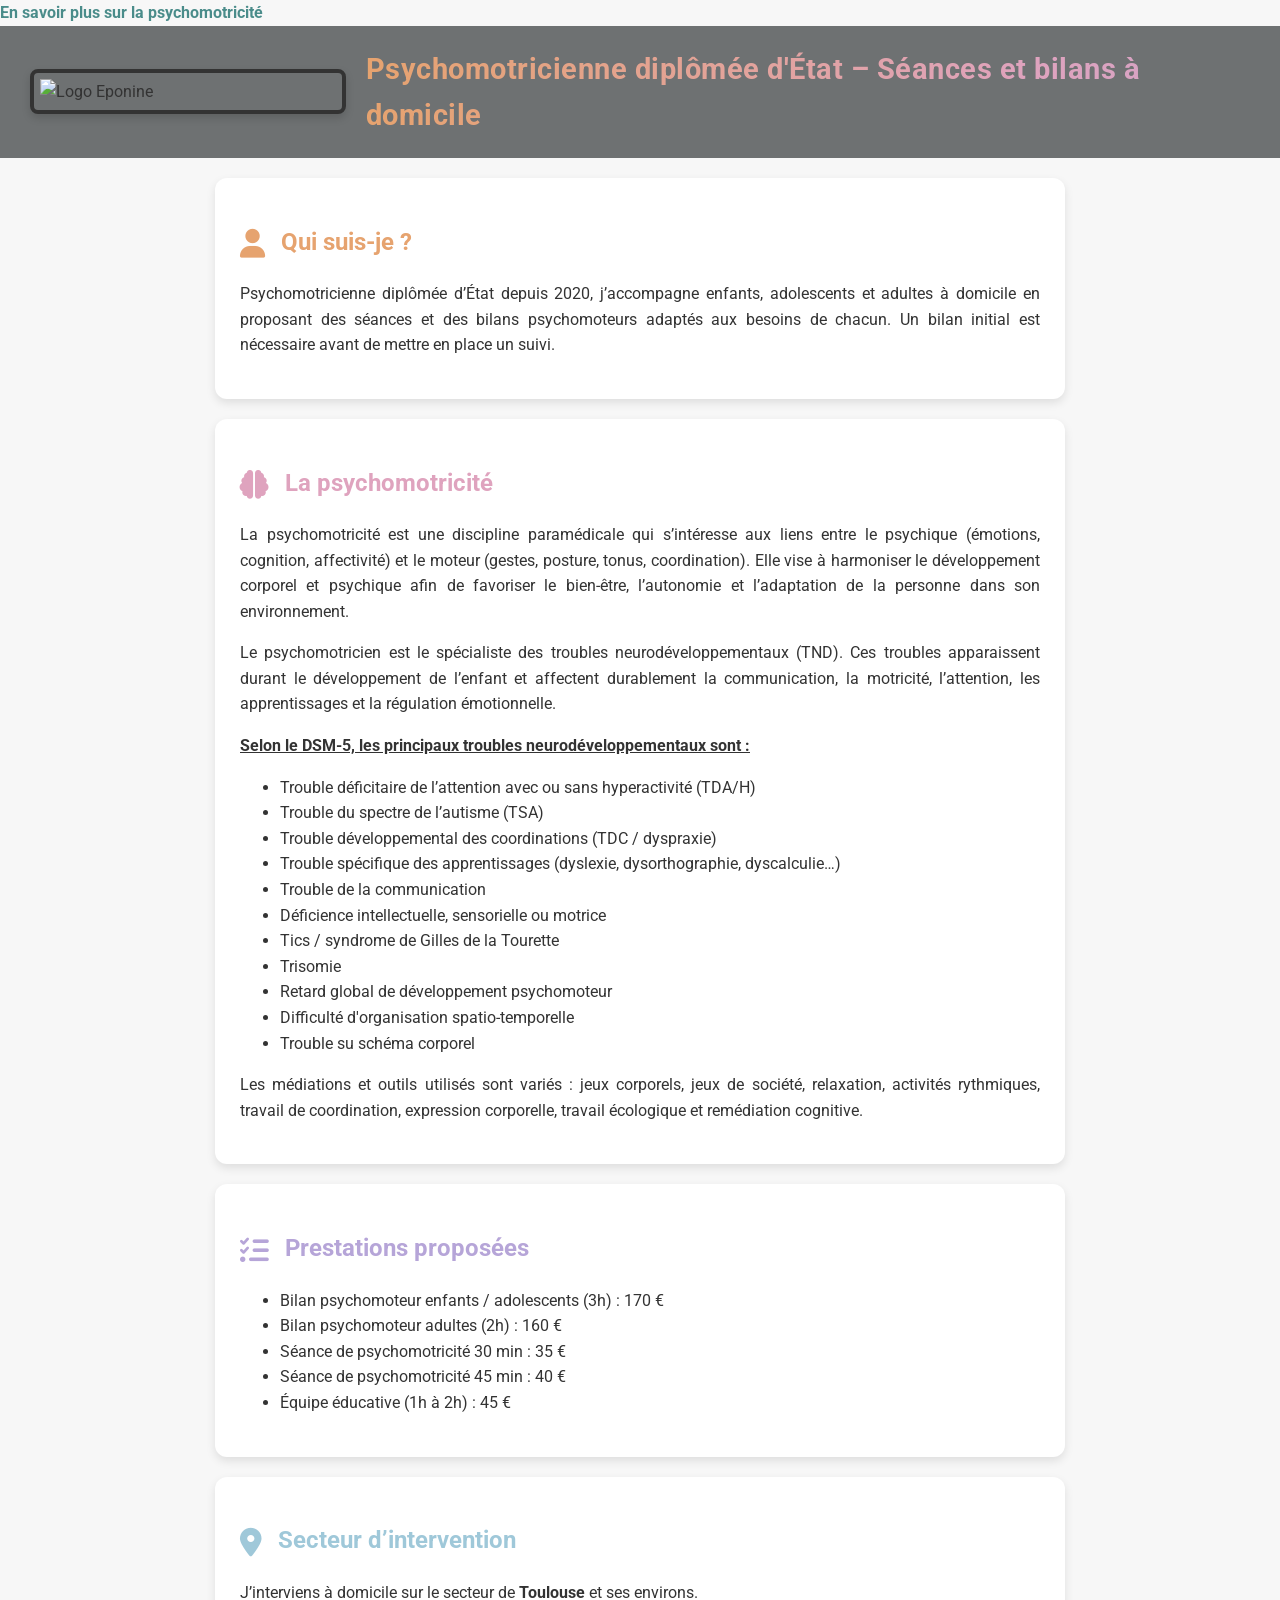
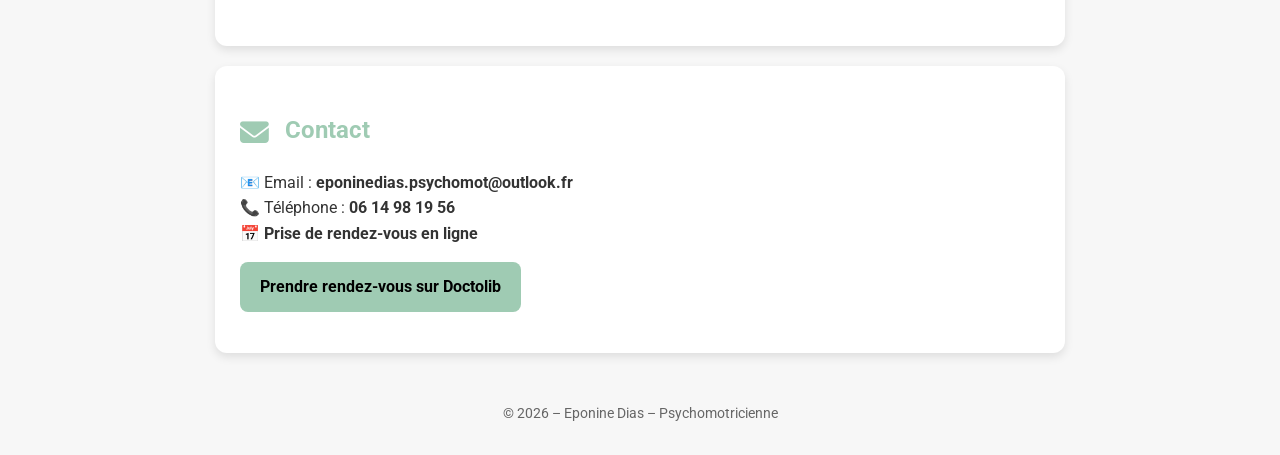
==== commit ea9aa4df: "Update index.html" ====
--- a/index.html
+++ b/index.html
@@ -13,7 +13,7 @@
   <!-- Font Awesome -->
   <link rel="stylesheet" href="https://cdnjs.cloudflare.com/ajax/libs/font-awesome/6.4.2/css/all.min.css">
 </head>
-
+<a href="infos.html" class="bouton-fixe">En savoir plus sur la psychomotricité</a>
 <body>
 
   <!-- HEADER -->
--- a/style.css
+++ b/style.css
@@ -13,7 +13,7 @@
   align-items: center;
   gap: 20px;
 
-  background-color: #c1dee6; /* bleu ciel pastel */
+  background-color: #6e7172; /* bleu ciel pastel */
   color: #333;
 
   padding: 20px 30px;
@@ -24,7 +24,7 @@
   width: 300px;
   height: auto;
 
-  background-color: #c1dee6;
+  background-color: #6e7172;
   padding: 6px;
 
   border: 4px solid #333;
@@ -160,6 +160,7 @@
     font-size: 1em;
   }
 }
+/* Animation apparition douce du titre */
 @keyframes gradientMove {
   0% { background-position: 0% 50%; }
   50% { background-position: 100% 50%; }
